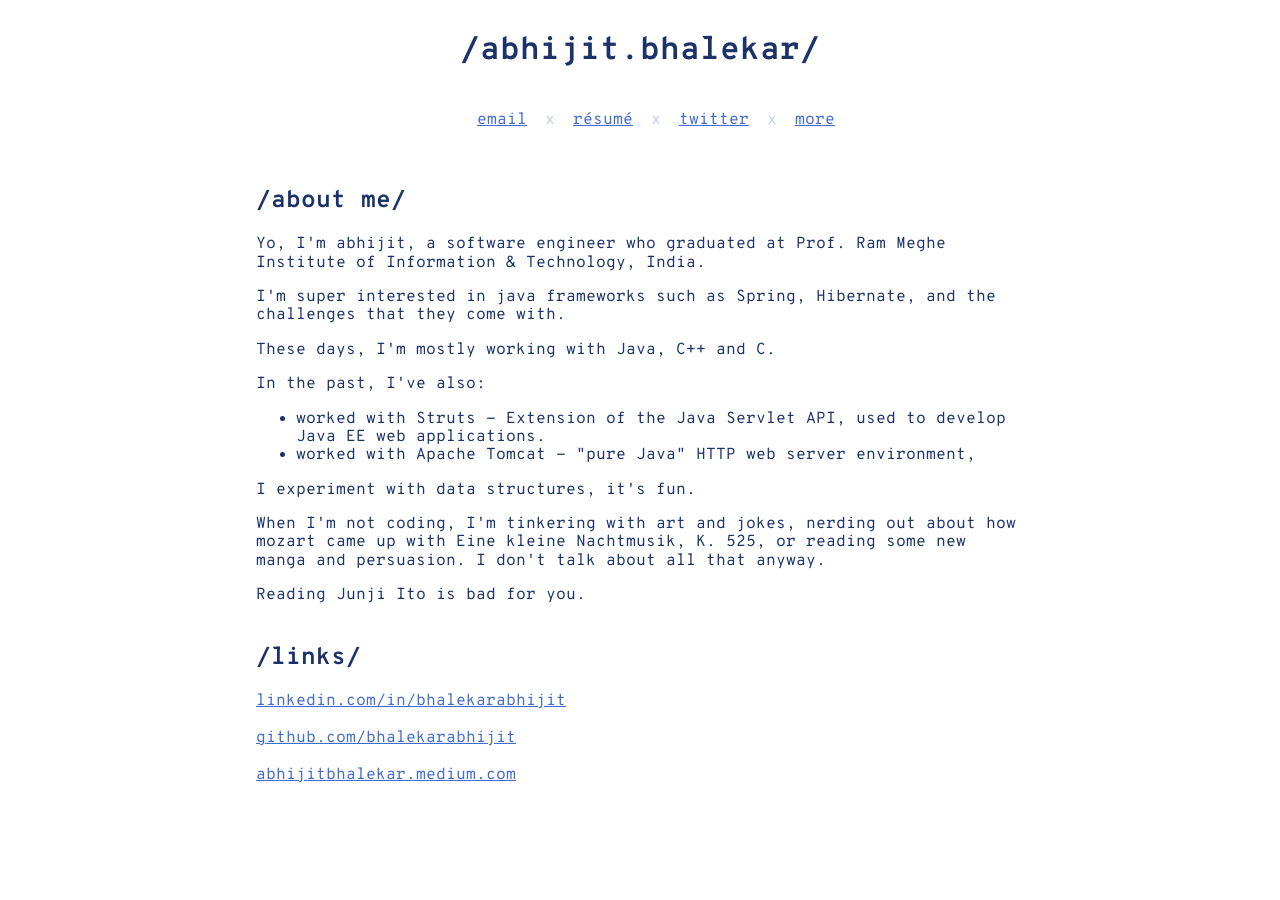
==== index.html @ 1af357f8 "Github Page Upload" ====
<!DOCTYPE html>
<html lang="en">

<head>
    <meta charset="utf-8">
    <meta http-equiv="x-ua-compatible" content="ie=edge">
    <meta name="viewport" content="width=device-width, intial-scale=1">
    <link rel="shortcut icon" href="static/favicon.ico">
    <meta name="description" content="Abhijit Bhalekar, human, software engineer">
    <title>Abhijit Bhalekar</title>
    <link href="https://fonts.googleapis.com/css2?family=Overpass+Mono:wght@300;400;600&display=swap" rel="stylesheet">
    <link href="style.css" rel="stylesheet" />
</head>

<body>
    <div class="container">
        <h1 class="name-block">/abhijit.bhalekar/</h1>
        <div class="nav-wrapper">
            <ul class="nav">
                <li class="nav-item">
                    <a href="mailto:abhijitbhalekar0@gmail.com" target="_blank" title="email">email</a>
                </li>

                <li class="nav-item-separator">x</li>
                <!-- <li class="nav-item">
                    <a href="https://abhijitbhalekar.medium.com/" target="_blank" title="Medium Blog">blog</a>
                </li>

                <li class="nav-item-separator">x</li> -->
                <li class="nav-item">
                    <!-- <a href="https://github.com/bhalekarabhijit" target="_blank" title="GitHub">projects</a> -->
                    <a href="https://drive.google.com/file/d/16QuBcHfIMXZS6ReqAo_OlgJ59Llvskmi/view?usp=sharing" target="_blank" title="GitHub">résumé</a>
                </li>

                <li class="nav-item-separator">x</li>
                <li class="nav-item">
                    <a href="https://twitter.com/abhijitbhalekar" title="twitter" target="_blank">twitter</a>
                </li>

                <li class="nav-item-separator">x</li>
                <li class="nav-item">
                    <a href="more.html" title="twitter">more</a>
                </li>
                

            </ul>
        </div>
        <div>
            <div>
                <h2>/about me/</h2>
                <p>
                    Yo, I'm abhijit, a software engineer who graduated at Prof. Ram Meghe Institute of Information & Technology, India.
                </p>
                <p>
                    I'm super interested in java frameworks such as Spring, Hibernate, and the challenges that they come with.
                </p>
                <p>
                    These days, I'm mostly working with Java, C++ and C. 
                <p>
                    In the past, I've also:
                    <ul>
                    <li>worked with Struts  - Extension of the Java Servlet API, used to develop Java EE web applications.</li>
                    <li>worked with Apache Tomcat - "pure Java" HTTP web server environment, </li>
                </ul>
                I experiment with data structures, it's fun.
               
                </p>
                <p>
                    When I'm not coding, I'm tinkering with art and jokes, nerding out about how mozart came up with Eine kleine Nachtmusik, K. 525, 
                    or reading some new manga and persuasion. I don't talk about all that anyway. 
                </p>
                <p>
                    Reading Junji Ito is bad for you.
                </p>
            </div>
            <div>
                <h2 id="links">/links/</h2>
                <p>
                    <a href="https://linkedin.com/in/bhalekarabhijit">linkedin.com/in/bhalekarabhijit</a><br/><br/>
                    <a href="https://github.com/bhalekarabhijit">github.com/bhalekarabhijit</a><br/><br/>
                    <a href="https://abhijitbhalekar.medium.com">abhijitbhalekar.medium.com</a><br/><br/>

                </p>
            </div>
        </div>
    </div>
</body>

</html>
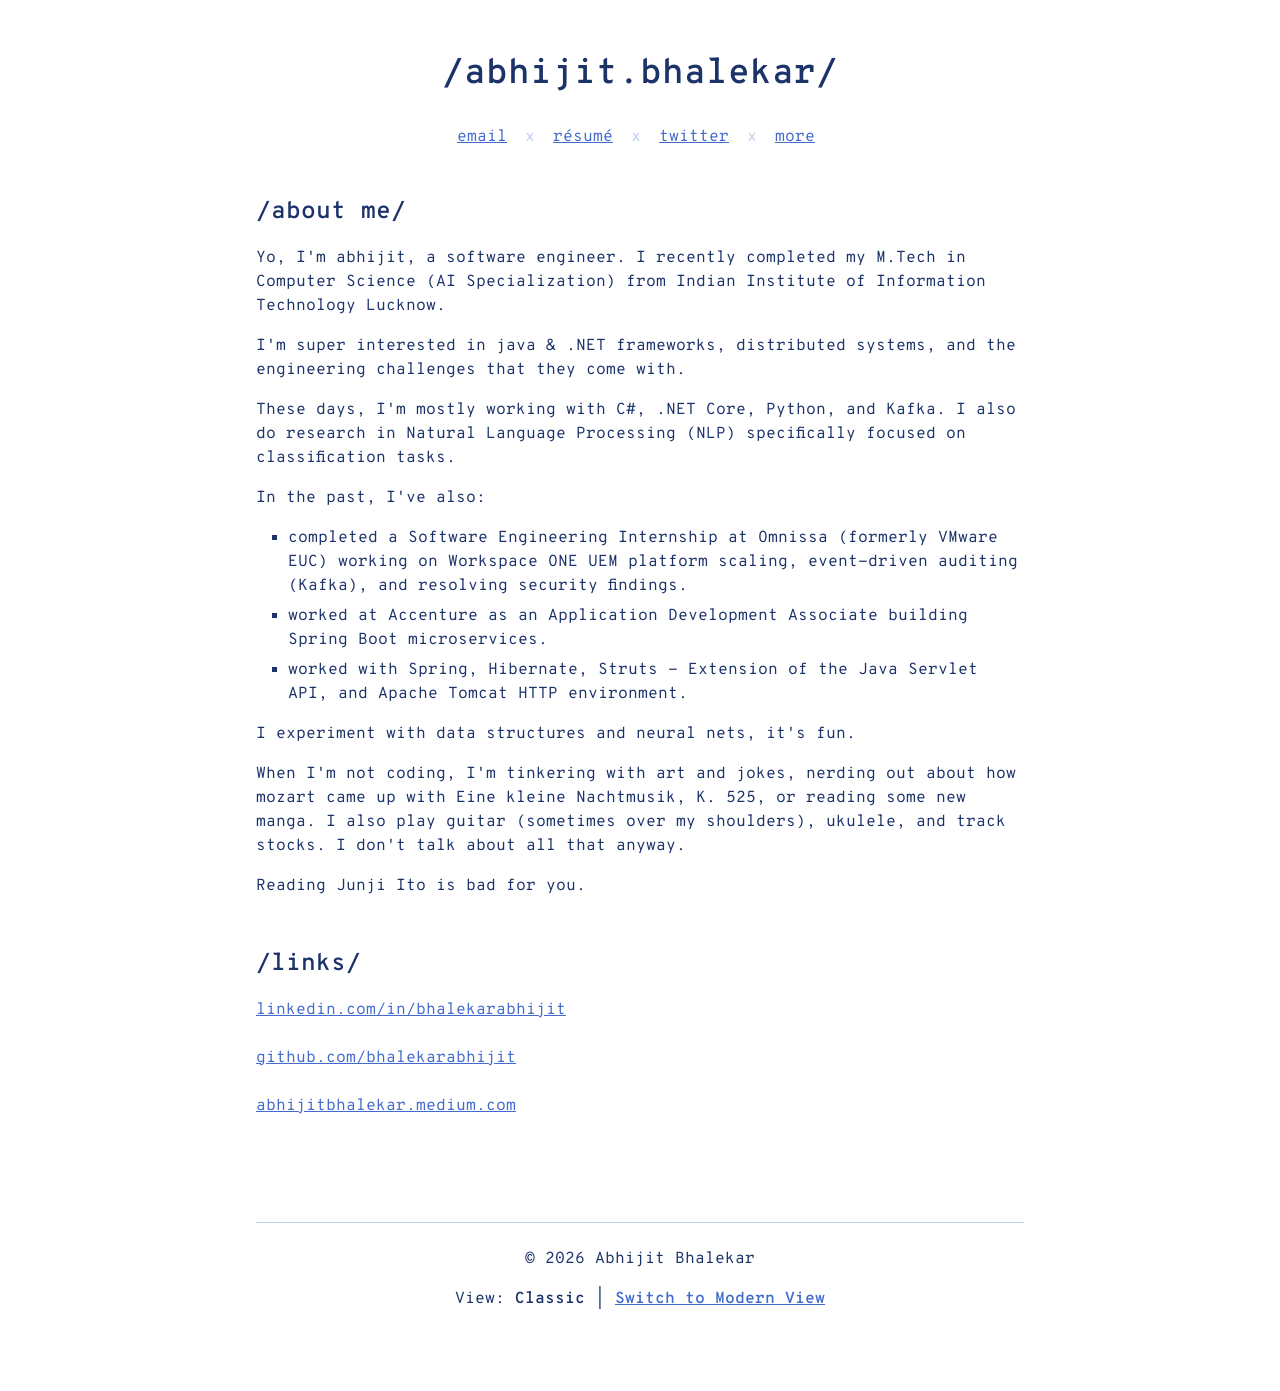
==== commit caa47bba: "Update portfolio with dual-view classic/modern switcher and latest data" ====
--- a/index.html
+++ b/index.html
@@ -1,90 +1,975 @@
-
 <!DOCTYPE html>
 <html lang="en">
 
 <head>
     <meta charset="utf-8">
     <meta http-equiv="x-ua-compatible" content="ie=edge">
-    <meta name="viewport" content="width=device-width, intial-scale=1">
+    <meta name="viewport" content="width=device-width, initial-scale=1">
     <link rel="shortcut icon" href="static/favicon.ico">
-    <meta name="description" content="Abhijit Bhalekar, human, software engineer">
+    <meta name="description"
+        content="Abhijit Bhalekar - M.Tech Graduate, Software Engineer, and NLP Researcher. Portfolio detailing experience at Omnissa and Accenture.">
     <title>Abhijit Bhalekar</title>
-    <link href="https://fonts.googleapis.com/css2?family=Overpass+Mono:wght@300;400;600&display=swap" rel="stylesheet">
+
+    <!-- Unified CSS Stylesheet -->
     <link href="style.css" rel="stylesheet" />
 </head>
 
-<body>
-    <div class="container">
-        <h1 class="name-block">/abhijit.bhalekar/</h1>
-        <div class="nav-wrapper">
-            <ul class="nav">
-                <li class="nav-item">
-                    <a href="mailto:abhijitbhalekar0@gmail.com" target="_blank" title="email">email</a>
-                </li>
-
-                <li class="nav-item-separator">x</li>
-                <!-- <li class="nav-item">
-                    <a href="https://abhijitbhalekar.medium.com/" target="_blank" title="Medium Blog">blog</a>
-                </li>
-
-                <li class="nav-item-separator">x</li> -->
-                <li class="nav-item">
-                    <!-- <a href="https://github.com/bhalekarabhijit" target="_blank" title="GitHub">projects</a> -->
-                    <a href="https://drive.google.com/file/d/16QuBcHfIMXZS6ReqAo_OlgJ59Llvskmi/view?usp=sharing" target="_blank" title="GitHub">résumé</a>
-                </li>
-
-                <li class="nav-item-separator">x</li>
-                <li class="nav-item">
-                    <a href="https://twitter.com/abhijitbhalekar" title="twitter" target="_blank">twitter</a>
-                </li>
-
-                <li class="nav-item-separator">x</li>
-                <li class="nav-item">
-                    <a href="more.html" title="twitter">more</a>
-                </li>
-                
-
-            </ul>
-        </div>
-        <div>
-            <div>
-                <h2>/about me/</h2>
-                <p>
-                    Yo, I'm abhijit, a software engineer who graduated at Prof. Ram Meghe Institute of Information & Technology, India.
+<body class="theme-classic">
+    <!-- Accessibility Skip Link -->
+    <a href="#main-content-anchor" class="visually-hidden">Skip to content</a>
+
+    <!-- ==========================================================================
+       1. CLASSIC MONOSPACE LAYOUT
+       ========================================================================== -->
+    <div id="classic-view">
+        <div class="classic-container">
+            <h1 class="classic-name">/abhijit.bhalekar/</h1>
+
+            <div class="classic-nav-wrapper">
+                <ul class="classic-nav">
+                    <li><a href="mailto:abhijitbhalekar0@gmail.com" target="_blank" title="email">email</a></li>
+                    <li class="nav-item-separator">x</li>
+                    <li><a href="https://drive.google.com/file/d/1lB7NyGi_4bHXvMlTZ9JvhcacJo0hEMV8/view?usp=sharing"
+                            target="_blank" title="Résumé">résumé</a></li>
+                    <li class="nav-item-separator">x</li>
+                    <li><a href="https://twitter.com/abhijitbhalekar" title="twitter" target="_blank">twitter</a></li>
+                    <li class="nav-item-separator">x</li>
+                    <li><a href="more.html" title="More Info">more</a></li>
+                </ul>
+            </div>
+
+            <div id="main-content-anchor">
+                <div>
+                    <h2>/about me/</h2>
+                    <p>
+                        Yo, I'm abhijit, a software engineer. I recently completed my M.Tech in Computer Science (AI
+                        Specialization) from Indian Institute of Information Technology Lucknow.
+                    </p>
+                    <p>
+                        I'm super interested in java & .NET frameworks, distributed systems, and the engineering
+                        challenges that they come with.
+                    </p>
+                    <p>
+                        These days, I'm mostly working with C#, .NET Core, Python, and Kafka. I also do research in
+                        Natural Language Processing (NLP) specifically focused on classification tasks.
+                    </p>
+                    <p>
+                        In the past, I've also:
+                    </p>
+                    <ul>
+                        <li>completed a Software Engineering Internship at Omnissa (formerly VMware EUC) working on
+                            Workspace ONE UEM platform scaling, event-driven auditing (Kafka), and resolving security
+                            findings.</li>
+                        <li>worked at Accenture as an Application Development Associate building Spring Boot
+                            microservices.</li>
+                        <li>worked with Spring, Hibernate, Struts - Extension of the Java Servlet API, and Apache Tomcat
+                            HTTP environment.</li>
+                    </ul>
+                    <p>
+                        I experiment with data structures and neural nets, it's fun.
+                    </p>
+                    <p>
+                        When I'm not coding, I'm tinkering with art and jokes, nerding out about how mozart came up with
+                        Eine kleine Nachtmusik, K. 525,
+                        or reading some new manga. I also play guitar (sometimes over my shoulders), ukulele, and track
+                        stocks. I don't talk about all that anyway.
+                    </p>
+                    <p>
+                        Reading Junji Ito is bad for you.
+                    </p>
+                </div>
+
+                <div style="margin-top: 3rem;">
+                    <h2 id="links">/links/</h2>
+                    <p>
+                        <a href="https://linkedin.com/in/bhalekarabhijit" target="_blank"
+                            rel="noopener noreferrer">linkedin.com/in/bhalekarabhijit</a><br /><br />
+                        <a href="https://github.com/bhalekarabhijit" target="_blank"
+                            rel="noopener noreferrer">github.com/bhalekarabhijit</a><br /><br />
+                        <a href="https://abhijitbhalekar.medium.com" target="_blank"
+                            rel="noopener noreferrer">abhijitbhalekar.medium.com</a><br /><br />
+                    </p>
+                </div>
+            </div>
+
+            <!-- Footer Switcher Link inside the Classic Footer -->
+            <footer class="classic-footer">
+                <p>&copy; 2026 Abhijit Bhalekar</p>
+                <p style="margin-top: 0.5rem;">
+                    View: <strong>Classic</strong> | <button id="classic-to-modern-btn"
+                        class="classic-switcher-btn">Switch to Modern View</button>
                 </p>
-                <p>
-                    I'm super interested in java frameworks such as Spring, Hibernate, and the challenges that they come with.
-                </p>
-                <p>
-                    These days, I'm mostly working with Java, C++ and C. 
-                <p>
-                    In the past, I've also:
-                    <ul>
-                    <li>worked with Struts  - Extension of the Java Servlet API, used to develop Java EE web applications.</li>
-                    <li>worked with Apache Tomcat - "pure Java" HTTP web server environment, </li>
-                </ul>
-                I experiment with data structures, it's fun.
-               
-                </p>
-                <p>
-                    When I'm not coding, I'm tinkering with art and jokes, nerding out about how mozart came up with Eine kleine Nachtmusik, K. 525, 
-                    or reading some new manga and persuasion. I don't talk about all that anyway. 
-                </p>
-                <p>
-                    Reading Junji Ito is bad for you.
-                </p>
-            </div>
-            <div>
-                <h2 id="links">/links/</h2>
-                <p>
-                    <a href="https://linkedin.com/in/bhalekarabhijit">linkedin.com/in/bhalekarabhijit</a><br/><br/>
-                    <a href="https://github.com/bhalekarabhijit">github.com/bhalekarabhijit</a><br/><br/>
-                    <a href="https://abhijitbhalekar.medium.com">abhijitbhalekar.medium.com</a><br/><br/>
-
-                </p>
-            </div>
+            </footer>
         </div>
     </div>
+
+    <!-- ==========================================================================
+       2. PREMIUM MODERN LAYOUT
+       ========================================================================== -->
+    <div id="modern-view" style="display: none;">
+        <div class="app-container">
+            <!-- Sidebar Navigation -->
+            <aside class="sidebar">
+                <div class="sidebar-header">
+                    <div class="sidebar-brand">/abhijit.bhalekar/</div>
+                </div>
+
+                <!-- Navigation Menu -->
+                <nav class="sidebar-nav">
+                    <ul class="nav-list">
+                        <li>
+                            <a href="#about" class="nav-link active" id="nav-about">
+                                <svg xmlns="http://www.w3.org/2000/svg" fill="none" viewBox="0 0 24 24"
+                                    stroke="currentColor" stroke-width="2">
+                                    <path stroke-linecap="round" stroke-linejoin="round"
+                                        d="M16 7a4 4 0 11-8 0 4 4 0 018 0zM12 14a7 7 0 00-7 7h14a7 7 0 00-7-7z" />
+                                </svg>
+                                <span>About</span>
+                            </a>
+                        </li>
+                        <li>
+                            <a href="#experience" class="nav-link" id="nav-experience">
+                                <svg xmlns="http://www.w3.org/2000/svg" fill="none" viewBox="0 0 24 24"
+                                    stroke="currentColor" stroke-width="2">
+                                    <path stroke-linecap="round" stroke-linejoin="round"
+                                        d="M21 13.255A23.931 23.931 0 0112 15c-3.183 0-6.22-.62-9-1.745M16 6V4a2 2 0 00-2-2h-4a2 2 0 00-2 2v2m4 6h.01M5 20h14a2 2 0 002-2V8a2 2 0 00-2-2H5a2 2 0 00-2 2v10a2 2 0 002 2z" />
+                                </svg>
+                                <span>Experience</span>
+                            </a>
+                        </li>
+                        <li>
+                            <a href="#research" class="nav-link" id="nav-research">
+                                <svg xmlns="http://www.w3.org/2000/svg" fill="none" viewBox="0 0 24 24"
+                                    stroke="currentColor" stroke-width="2">
+                                    <path stroke-linecap="round" stroke-linejoin="round"
+                                        d="M12 6.253v13m0-13C10.832 5.477 9.246 5 7.5 5S4.168 5.477 3 6.253v13C4.168 18.477 5.754 18 7.5 18s3.332.477 4.5 1.253m0-13C13.168 5.477 14.754 5 16.5 5c1.747 0 3.332.477 4.5 1.253v13C19.832 18.477 18.247 18 16.5 18c-1.746 0-3.332.477-4.5 1.253" />
+                                </svg>
+                                <span>Research</span>
+                            </a>
+                        </li>
+                        <li>
+                            <a href="#projects" class="nav-link" id="nav-projects">
+                                <svg xmlns="http://www.w3.org/2000/svg" fill="none" viewBox="0 0 24 24"
+                                    stroke="currentColor" stroke-width="2">
+                                    <path stroke-linecap="round" stroke-linejoin="round"
+                                        d="M10 20l4-16m4 4l4 4-4 4M6 16l-4-4 4-4" />
+                                </svg>
+                                <span>Projects</span>
+                            </a>
+                        </li>
+                        <li>
+                            <a href="#skills" class="nav-link" id="nav-skills">
+                                <svg xmlns="http://www.w3.org/2000/svg" fill="none" viewBox="0 0 24 24"
+                                    stroke="currentColor" stroke-width="2">
+                                    <path stroke-linecap="round" stroke-linejoin="round"
+                                        d="M9 12l2 2 4-4M7.835 4.697a3.42 3.42 0 001.946-.806 3.42 3.42 0 014.438 0 3.42 3.42 0 001.946.806 3.42 3.42 0 013.138 3.138 3.42 3.42 0 00.806 1.946 3.42 3.42 0 010 4.438 3.42 3.42 0 00-.806 1.946 3.42 3.42 0 01-3.138 3.138 3.42 3.42 0 00-1.946.806 3.42 3.42 0 01-4.438 0 3.42 3.42 0 00-1.946-.806 3.42 3.42 0 01-3.138-3.138 3.42 3.42 0 00-.806-1.946 3.42 3.42 0 010-4.438 3.42 3.42 0 00.806-1.946 3.42 3.42 0 013.138-3.138z" />
+                                </svg>
+                                <span>Skills</span>
+                            </a>
+                        </li>
+                        <li>
+                            <a href="#beyond" class="nav-link" id="nav-beyond">
+                                <svg xmlns="http://www.w3.org/2000/svg" fill="none" viewBox="0 0 24 24"
+                                    stroke="currentColor" stroke-width="2">
+                                    <path stroke-linecap="round" stroke-linejoin="round"
+                                        d="M14.828 14.828a4 4 0 01-5.656 0M9 10h.01M15 10h.01M21 12a9 9 0 11-18 0 9 9 0 0118 0z" />
+                                </svg>
+                                <span>Beyond Code</span>
+                            </a>
+                        </li>
+                    </ul>
+                </nav>
+
+                <!-- Social Links & Contact Info -->
+                <div class="contact-list">
+                    <a href="mailto:abhijitbhalekar0@gmail.com" class="contact-item" title="Email Abhijit">
+                        <svg xmlns="http://www.w3.org/2000/svg" fill="none" viewBox="0 0 24 24" stroke="currentColor"
+                            stroke-width="2">
+                            <path stroke-linecap="round" stroke-linejoin="round"
+                                d="M3 8l7.89 5.26a2 2 0 002.22 0L21 8M5 19h14a2 2 0 002-2V7a2 2 0 00-2-2H5a2 2 0 00-2 2v10a2 2 0 002 2z" />
+                        </svg>
+                        <span>abhijitbhalekar0@gmail.com</span>
+                    </a>
+                    <a href="tel:+917276119938" class="contact-item" title="Call Abhijit">
+                        <svg xmlns="http://www.w3.org/2000/svg" fill="none" viewBox="0 0 24 24" stroke="currentColor"
+                            stroke-width="2">
+                            <path stroke-linecap="round" stroke-linejoin="round"
+                                d="M3 5a2 2 0 012-2h3.28a1 1 0 01.94.725l.548 2.2a1 1 0 01-.321.988l-1.305.98a10.582 10.582 0 004.872 4.872l.98-1.305a1 1 0 01.988-.321l2.2.548a1 1 0 01.725.94V19a2 2 0 01-2 2h-1C9.716 21 3 14.284 3 6V5z" />
+                        </svg>
+                        <span>+91-7276119938</span>
+                    </a>
+                    <a href="https://linkedin.com/in/bhalekarabhijit" target="_blank" rel="noopener noreferrer"
+                        class="contact-item" title="LinkedIn Profile">
+                        <svg viewBox="0 0 24 24" fill="currentColor" width="16" height="16">
+                            <path
+                                d="M19 0h-14c-2.761 0-5 2.239-5 5v14c0 2.761 2.239 5 5 5h14c2.762 0 5-2.239 5-5v-14c0-2.761-2.238-5-5-5zm-11 19h-3v-11h3v11zm-1.5-12.268c-.966 0-1.75-.79-1.75-1.764s.784-1.764 1.75-1.764 1.75.79 1.75 1.764-.783 1.764-1.75 1.764zm13.5 12.268h-3v-5.604c0-3.368-4-3.113-4 0v5.604h-3v-11h3v1.765c1.396-2.586 7-2.777 7 2.476v6.759z" />
+                        </svg>
+                        <span>linkedin.com/in/bhalekarabhijit</span>
+                    </a>
+                    <a href="https://github.com/bhalekarabhijit" target="_blank" rel="noopener noreferrer"
+                        class="contact-item" title="GitHub Profile">
+                        <svg viewBox="0 0 24 24" fill="currentColor" width="16" height="16">
+                            <path
+                                d="M12 0c-6.626 0-12 5.373-12 12 0 5.302 3.438 9.8 8.207 11.387.599.111.793-.261.793-.577v-2.234c-3.338.726-4.033-1.416-4.033-1.416-.546-1.387-1.333-1.756-1.333-1.756-1.089-.745.083-.729.083-.729 1.205.084 1.839 1.237 1.839 1.237 1.07 1.834 2.807 1.304 3.492.997.107-.775.418-1.305.762-1.604-2.665-.305-5.467-1.334-5.467-5.931 0-1.311.469-2.381 1.236-3.221-.124-.303-.535-1.524.117-3.176 0 0 1.008-.322 3.301 1.23.957-.266 1.983-.399 3.003-.404 1.02.005 2.047.138 3.006.404 2.291-1.552 3.297-1.23 3.297-1.23.653 1.653.242 2.874.118 3.176.77.84 1.235 1.911 1.235 3.221 0 4.609-2.807 5.624-5.479 5.921.43.372.823 1.102.823 2.222v3.293c0 .319.192.694.801.576 4.765-1.589 8.199-6.086 8.199-11.386 0-6.627-5.373-12-12-12z" />
+                        </svg>
+                        <span>github.com/bhalekarabhijit</span>
+                    </a>
+                </div>
+            </aside>
+
+            <!-- Main Content Area -->
+            <main class="main-content">
+                <!-- Hero & About Me -->
+                <section id="about" class="hero-container scroll-reveal">
+                    <div class="hero-title-block">
+                        <span class="hero-subtitle">Hello, I'm</span>
+                        <h1>Abhijit Bhalekar</h1>
+                        <div class="hero-badges">
+                            <span class="hero-badge" title="Academic Status">
+                                <svg xmlns="http://www.w3.org/2000/svg" fill="none" viewBox="0 0 24 24"
+                                    stroke="currentColor" stroke-width="2" width="14" height="14">
+                                    <path d="M12 14l9-5-9-5-9 5 9 5z" />
+                                    <path
+                                        d="M12 14l6.16-3.422a12.083 12.083 0 01.665 6.479A11.952 11.952 0 0012 20.055a11.952 11.952 0 00-6.824-2.998 12.078 12.078 0 01.665-6.479L12 14z" />
+                                </svg>
+                                M.Tech Graduate (AI) @ IIIT Lucknow
+                            </span>
+                            <span class="hero-badge" title="Work Authorization">
+                                <svg xmlns="http://www.w3.org/2000/svg" fill="none" viewBox="0 0 24 24"
+                                    stroke="currentColor" stroke-width="2" width="14" height="14">
+                                    <path stroke-linecap="round" stroke-linejoin="round"
+                                        d="M17.657 16.657L13.414 20.9a1.998 1.998 0 01-2.827 0l-4.244-4.243a8 8 0 1111.314 0z" />
+                                    <path stroke-linecap="round" stroke-linejoin="round"
+                                        d="M15 11a3 3 0 11-6 0 3 3 0 016 0z" />
+                                </svg>
+                                Amravati, MH, India
+                            </span>
+                        </div>
+                    </div>
+
+                    <p>
+                        I am a passionate software engineer specializing in backend systems, distributed platforms, and
+                        machine learning. I recently graduated with an <strong>M.Tech in Computer Science (AI
+                            Specialization)</strong> from IIIT Lucknow, and completed a <strong>Software Engineering
+                            Internship at Omnissa</strong> (formerly VMware EUC).
+                    </p>
+                    <p>
+                        I have built solid experience in designing and developing REST APIs, microservices
+                        architectures, and event-driven systems. I am highly interested in the mechanics of Java
+                        frameworks (such as Spring and Hibernate) and .NET architectures. I love solving scaling and
+                        messaging challenges using technologies like Kafka, PostgreSQL, and OpenSearch.
+                    </p>
+                    <p>
+                        Beyond engineering enterprise services, I also conduct research in <strong>Natural Language
+                            Processing (NLP)</strong>. My research is centered around text classification models, where
+                        I experiment with custom attention layers and deep transformer models (BERT, BioBERT) to process
+                        noisy social media datasets.
+                    </p>
+
+                    <!-- Résumé Button -->
+                    <a href="https://drive.google.com/file/d/1lB7NyGi_4bHXvMlTZ9JvhcacJo0hEMV8/view?usp=sharing"
+                        target="_blank" rel="noopener noreferrer" class="btn-resume">
+                        <svg xmlns="http://www.w3.org/2000/svg" fill="none" viewBox="0 0 24 24" stroke="currentColor"
+                            stroke-width="2.5" width="16" height="16">
+                            <path stroke-linecap="round" stroke-linejoin="round"
+                                d="M12 10v6m0 0l-3-3m3 3l3-3m2 8H7a2 2 0 01-2-2V5a2 2 0 012-2h5.586a1 1 0 01.707.293l5.414 5.414a1 1 0 01.293.707V19a2 2 0 01-2 2z" />
+                        </svg>
+                        <span>View Résumé</span>
+                    </a>
+                </section>
+
+                <!-- Experience -->
+                <section id="experience" class="scroll-reveal">
+                    <h2>/experience/</h2>
+
+                    <div class="timeline">
+                        <!-- Omnissa -->
+                        <div class="timeline-item">
+                            <div class="timeline-marker"></div>
+                            <div class="timeline-content">
+                                <div class="timeline-meta">
+                                    <div class="timeline-title-group">
+                                        <h3>Software Engineering Intern</h3>
+                                        <div class="timeline-company">
+                                            Omnissa
+                                            <span class="company-former">(formerly VMware EUC)</span>
+                                        </div>
+                                    </div>
+                                    <span class="timeline-period">2025-07 — 2026-06</span>
+                                </div>
+
+                                <p><strong>Location:</strong> Bengaluru, India | <strong>Product:</strong> Workspace ONE
+                                    UEM</p>
+                                <p><strong>Teams:</strong> ARES (Resource Management), CRSVC (Core Platform)</p>
+                                <p><strong>Domains:</strong> Enterprise Mobility Management (EMM), Application Delivery,
+                                    Profile Management, Device State Management, Device Troubleshooting, Audit Systems
+                                </p>
+
+                                <div class="timeline-details">
+                                    <ul>
+                                        <li>Built major troubleshooting and device operations functionality for
+                                            enterprise mobility.</li>
+                                        <li>Implemented Apache Kafka-based auditing workflows to track resource
+                                            deployment and device status changes.</li>
+                                        <li>Worked on profile auditing systems to verify state synchronization and
+                                            policy compliance.</li>
+                                        <li>Resolved critical production issues, minimizing downtime and improving
+                                            platform stability.</li>
+                                        <li>Remediated security vulnerabilities including IDOR (Insecure Direct Object
+                                            Reference) and XSS (Cross-Site Scripting) findings.</li>
+                                        <li>Authored SRE runbooks and comprehensive technical documentation for core
+                                            microservices.</li>
+                                        <li>Contributed to AI-assisted engineering workflows to optimize development and
+                                            test coverage.</li>
+                                        <li>Collaborated across multiple release branches to deliver robust features
+                                            synchronously.</li>
+                                    </ul>
+                                </div>
+
+                                <div class="tech-tags">
+                                    <span class="tech-tag">C#</span>
+                                    <span class="tech-tag">.NET Core</span>
+                                    <span class="tech-tag">ASP.NET MVC</span>
+                                    <span class="tech-tag">Angular</span>
+                                    <span class="tech-tag">JavaScript</span>
+                                    <span class="tech-tag">Apache Kafka</span>
+                                    <span class="tech-tag">PostgreSQL</span>
+                                    <span class="tech-tag">OpenSearch</span>
+                                    <span class="tech-tag">Docker</span>
+                                    <span class="tech-tag">Protobuf</span>
+                                    <span class="tech-tag">JMeter</span>
+                                    <span class="tech-tag">Logz.io</span>
+                                    <span class="tech-tag">GitHub</span>
+                                </div>
+                            </div>
+                        </div>
+
+                        <!-- Accenture -->
+                        <div class="timeline-item">
+                            <div class="timeline-marker"></div>
+                            <div class="timeline-content">
+                                <div class="timeline-meta">
+                                    <div class="timeline-title-group">
+                                        <h3>Application Development Associate</h3>
+                                        <div class="timeline-company">Accenture</div>
+                                    </div>
+                                    <span class="timeline-period">2021-08 — 2022-03</span>
+                                </div>
+
+                                <p><strong>Location:</strong> Pune, India</p>
+
+                                <div class="timeline-details">
+                                    <ul>
+                                        <li>Developed robust REST APIs and integrated microservices to support
+                                            high-throughput transactions.</li>
+                                        <li>Created database integrations using Hibernate ORM to manage complex
+                                            relational mappings in MySQL.</li>
+                                        <li>Performed automated API testing using Postman collections to ensure service
+                                            contract adherence.</li>
+                                        <li>Provided support for CI/CD pipelines using Jenkins to streamline builds and
+                                            automated deployments.</li>
+                                    </ul>
+                                </div>
+
+                                <div class="tech-tags">
+                                    <span class="tech-tag">Java</span>
+                                    <span class="tech-tag">Spring Boot</span>
+                                    <span class="tech-tag">Spring MVC</span>
+                                    <span class="tech-tag">Hibernate</span>
+                                    <span class="tech-tag">MySQL</span>
+                                    <span class="tech-tag">Jenkins</span>
+                                    <span class="tech-tag">Postman</span>
+                                    <span class="tech-tag">Git</span>
+                                </div>
+                            </div>
+                        </div>
+                    </div>
+                </section>
+
+                <!-- Research -->
+                <section id="research" class="scroll-reveal">
+                    <h2>/research/</h2>
+
+                    <div class="research-card">
+                        <div class="research-badge-row">
+                            <span class="research-status">IEEE JBHI — Submitted</span>
+                            <small style="color: var(--text-muted); font-weight: 500;">IIIT Lucknow Thesis</small>
+                        </div>
+
+                        <h3 class="research-thesis">Health Mention Classification on Social Media using NLP</h3>
+
+                        <p>
+                            This research focuses on NLP-based text classification models to identify health mentions in
+                            social media posts. The approach utilizes domain-specific transformer architectures and
+                            attention-based keyword mechanisms to isolate diagnostic signifiers, optimizing student
+                            models for lightweight, production-ready inference.
+                        </p>
+
+                        <div class="research-meta">
+                            <div class="research-meta-item">
+                                <strong>Thesis Area:</strong> <span>Natural Language Processing (NLP)</span>
+                            </div>
+                            <div class="research-meta-item">
+                                <strong>Dataset Used:</strong> <span>RHMD (Reddit Health Mention Dataset)</span>
+                            </div>
+                            <div class="research-meta-item">
+                                <strong>Supervisor:</strong> <span>Dr. Niharika Anand</span>
+                            </div>
+                            <div class="research-meta-item">
+                                <strong>Co-Supervisor:</strong> <span>Dr. Vishal Krishna Singh</span>
+                            </div>
+                        </div>
+
+                        <div class="tech-tags" style="margin-top: 1.5rem;">
+                            <span class="tech-tag">NLP</span>
+                            <span class="tech-tag">Text Classification</span>
+                            <span class="tech-tag">BioBERT</span>
+                            <span class="tech-tag">BERT</span>
+                            <span class="tech-tag">Social Media Mining</span>
+                            <span class="tech-tag">PyTorch</span>
+                        </div>
+                    </div>
+                </section>
+
+                <!-- Projects -->
+                <section id="projects" class="scroll-reveal">
+                    <h2>/projects/</h2>
+
+                    <div class="projects-grid">
+                        <!-- Health Mention Classification -->
+                        <div class="project-card">
+                            <div class="project-body">
+                                <div class="project-header">
+                                    <h3 class="project-title">Health Mention Classification</h3>
+                                    <span class="project-type">Research</span>
+                                </div>
+                                <p class="project-desc">
+                                    Implemented a text classification workflow in PyTorch to detect health mentions in
+                                    social media posts, leveraging pre-trained clinical language models and
+                                    attention-based keyword weighting.
+                                </p>
+                            </div>
+                            <div class="project-footer">
+                                <div class="tech-tags">
+                                    <span class="tech-tag">Python</span>
+                                    <span class="tech-tag">PyTorch</span>
+                                    <span class="tech-tag">Transformers</span>
+                                    <span class="tech-tag">BERT</span>
+                                    <span class="tech-tag">BioBERT</span>
+                                </div>
+                            </div>
+                        </div>
+
+                        <!-- Cold Email Generator -->
+                        <div class="project-card">
+                            <div class="project-body">
+                                <div class="project-header">
+                                    <h3 class="project-title">Cold Email Generator</h3>
+                                    <span class="project-type">Generative AI</span>
+                                </div>
+                                <p class="project-desc">
+                                    AI-powered cold email generation tool built using LangChain and Llama 3.1. Automates
+                                    structured lead research and crafts hyper-personalized cold outreach emails based on
+                                    portfolio alignment.
+                                </p>
+                            </div>
+                            <div class="project-footer">
+                                <div class="tech-tags">
+                                    <span class="tech-tag">Python</span>
+                                    <span class="tech-tag">LangChain</span>
+                                    <span class="tech-tag">Llama 3.1</span>
+                                    <span class="tech-tag">Groq</span>
+                                    <span class="tech-tag">HuggingFace</span>
+                                </div>
+                            </div>
+                        </div>
+
+                        <!-- Accident Eye -->
+                        <div class="project-card">
+                            <div class="project-body">
+                                <div class="project-header">
+                                    <h3 class="project-title">Accident Eye</h3>
+                                    <span class="project-type">Computer Vision</span>
+                                </div>
+                                <p class="project-desc">
+                                    Developed a Flask-based real-time vehicular accident detection platform utilizing
+                                    ResNet50 for rapid spatial feature extraction from CCTV feeds. Implemented OpenCV
+                                    workflows to process input video streams.
+                                </p>
+
+                                <!-- Metrics section -->
+                                <div class="project-metrics">
+                                    <div class="project-metrics-grid">
+                                        <div class="project-metric-item">
+                                            <span class="project-metric-label">Accuracy:</span>
+                                            <span class="project-metric-val">94%</span>
+                                        </div>
+                                        <div class="project-metric-item">
+                                            <span class="project-metric-label">Precision:</span>
+                                            <span class="project-metric-val">0.91</span>
+                                        </div>
+                                        <div class="project-metric-item">
+                                            <span class="project-metric-label">Recall:</span>
+                                            <span class="project-metric-val">0.98</span>
+                                        </div>
+                                        <div class="project-metric-item">
+                                            <span class="project-metric-label">F1-Score:</span>
+                                            <span class="project-metric-val">0.95</span>
+                                        </div>
+                                    </div>
+                                </div>
+                            </div>
+                            <div class="project-footer">
+                                <div class="tech-tags">
+                                    <span class="tech-tag">Python</span>
+                                    <span class="tech-tag">Flask</span>
+                                    <span class="tech-tag">OpenCV</span>
+                                    <span class="tech-tag">ResNet50</span>
+                                    <span class="tech-tag">PyTorch</span>
+                                </div>
+                            </div>
+                        </div>
+
+                        <!-- Restormer Motion Deblurring -->
+                        <div class="project-card">
+                            <div class="project-body">
+                                <div class="project-header">
+                                    <h3 class="project-title">Restormer Motion Deblurring</h3>
+                                    <span class="project-type">Deep Learning</span>
+                                </div>
+                                <p class="project-desc">
+                                    Re-implemented the Restormer architecture in PyTorch for high-fidelity image
+                                    restoration, focusing on restoring camera-shaken images using multi-dconv head
+                                    transposed attention networks.
+                                </p>
+                            </div>
+                            <div class="project-footer">
+                                <div class="tech-tags">
+                                    <span class="tech-tag">PyTorch</span>
+                                    <span class="tech-tag">Restormer</span>
+                                    <span class="tech-tag">Computer Vision</span>
+                                    <span class="tech-tag">Python</span>
+                                </div>
+                            </div>
+                        </div>
+
+                        <!-- Tourist Recommendation System -->
+                        <div class="project-card">
+                            <div class="project-body">
+                                <div class="project-header">
+                                    <h3 class="project-title">Tourist Recs System</h3>
+                                    <span class="project-type">Web App</span>
+                                </div>
+                                <p class="project-desc">
+                                    Structured a tourism and local attractions recommendation portal using Java Struts
+                                    MVC. Managed high-performance object-relational mapping through Hibernate with MySQL
+                                    backends.
+                                </p>
+                            </div>
+                            <div class="project-footer">
+                                <div class="tech-tags">
+                                    <span class="tech-tag">Java</span>
+                                    <span class="tech-tag">Struts</span>
+                                    <span class="tech-tag">Hibernate</span>
+                                    <span class="tech-tag">MySQL</span>
+                                </div>
+                            </div>
+                        </div>
+
+                        <!-- ReView -->
+                        <div class="project-card">
+                            <div class="project-body">
+                                <div class="project-header">
+                                    <h3 class="project-title">ReView</h3>
+                                    <span class="project-type">Web App</span>
+                                </div>
+                                <p class="project-desc">
+                                    Engineered a review aggregation platform built with Java Spring and JSP. Styled
+                                    utilizing Bootstrap for fully fluid responsiveness, integrating customer ratings in
+                                    MySQL.
+                                </p>
+                            </div>
+                            <div class="project-footer">
+                                <div class="tech-tags">
+                                    <span class="tech-tag">Java</span>
+                                    <span class="tech-tag">Spring</span>
+                                    <span class="tech-tag">MySQL</span>
+                                    <span class="tech-tag">JSP</span>
+                                    <span class="tech-tag">Bootstrap</span>
+                                </div>
+                            </div>
+                        </div>
+                    </div>
+                </section>
+
+                <!-- Skills -->
+                <section id="skills" class="scroll-reveal">
+                    <h2>/skills/</h2>
+
+                    <div class="skills-container">
+                        <!-- Languages -->
+                        <div class="skills-group">
+                            <h3>
+                                <svg xmlns="http://www.w3.org/2000/svg" fill="none" viewBox="0 0 24 24"
+                                    stroke="currentColor">
+                                    <path stroke-linecap="round" stroke-linejoin="round" stroke-width="2"
+                                        d="M8 9l3 3-3 3m5 0h3M5 20h14a2 2 0 002-2V6a2 2 0 00-2-2H5a2 2 0 00-2 2v12a2 2 0 002 2z" />
+                                </svg>
+                                Languages
+                            </h3>
+                            <div class="skills-list">
+                                <span class="skill-badge">Python</span>
+                                <span class="skill-badge">Java</span>
+                                <span class="skill-badge">C#</span>
+                                <span class="skill-badge">C++</span>
+                                <span class="skill-badge">C</span>
+                                <span class="skill-badge">SQL</span>
+                                <span class="skill-badge">JavaScript</span>
+                                <span class="skill-badge">HTML</span>
+                            </div>
+                        </div>
+
+                        <!-- Backend -->
+                        <div class="skills-group">
+                            <h3>
+                                <svg xmlns="http://www.w3.org/2000/svg" fill="none" viewBox="0 0 24 24"
+                                    stroke="currentColor">
+                                    <path stroke-linecap="round" stroke-linejoin="round" stroke-width="2"
+                                        d="M19.428 15.428a2 2 0 00-1.022-.547l-2.387-.477a6 6 0 00-3.86.517l-.318.158a6 6 0 01-3.86.517L6.05 15.21a2 2 0 00-1.806.547M8 4h8l-1 1v5.172a2 2 0 00.586 1.414l5 5c1.26 1.26.367 3.414-1.415 3.414H4.828c-1.782 0-2.674-2.154-1.414-3.414l5-5A2 2 0 009 10.172V5L8 4z" />
+                                </svg>
+                                Backend & Frameworks
+                            </h3>
+                            <div class="skills-list">
+                                <span class="skill-badge">Spring Boot</span>
+                                <span class="skill-badge">.NET Core</span>
+                                <span class="skill-badge">ASP.NET MVC</span>
+                                <span class="skill-badge">Hibernate</span>
+                                <span class="skill-badge">REST APIs</span>
+                                <span class="skill-badge">Microservices</span>
+                            </div>
+                        </div>
+
+                        <!-- Machine Learning -->
+                        <div class="skills-group">
+                            <h3>
+                                <svg xmlns="http://www.w3.org/2000/svg" fill="none" viewBox="0 0 24 24"
+                                    stroke="currentColor">
+                                    <path stroke-linecap="round" stroke-linejoin="round" stroke-width="2"
+                                        d="M9.663 17h4.673M12 3v1m6.364 1.636l-.707.707M21 12h-1M4 12H3m3.343-5.657l-.707-.707m2.828 9.9a5 5 0 117.072 0l-.548.547A3.374 3.374 0 0014 18.469V19a2 2 0 11-4 0v-.531c0-.895-.356-1.754-.988-2.386l-.548-.547z" />
+                                </svg>
+                                Machine Learning & AI
+                            </h3>
+                            <div class="skills-list">
+                                <span class="skill-badge">PyTorch</span>
+                                <span class="skill-badge">Transformers</span>
+                                <span class="skill-badge">BERT</span>
+                                <span class="skill-badge">BioBERT</span>
+                                <span class="skill-badge">DistilBERT</span>
+                                <span class="skill-badge">LangChain</span>
+                                <span class="skill-badge">LLMs</span>
+                            </div>
+                        </div>
+
+                        <!-- Data & Messaging -->
+                        <div class="skills-group">
+                            <h3>
+                                <svg xmlns="http://www.w3.org/2000/svg" fill="none" viewBox="0 0 24 24"
+                                    stroke="currentColor">
+                                    <path stroke-linecap="round" stroke-linejoin="round" stroke-width="2"
+                                        d="M4 7v10c0 2.21 3.582 4 8 4s8-1.79 8-4V7M4 7c0 2.21 3.582 4 8 4s8-1.79 8-4M4 7c0-2.21 3.582-4 8-4s8 1.79 8 4m0 5c0 2.21-3.582 4-8 4s-8-1.79-8-4" />
+                                </svg>
+                                Data & Messaging
+                            </h3>
+                            <div class="skills-list">
+                                <span class="skill-badge">Apache Kafka</span>
+                                <span class="skill-badge">PostgreSQL</span>
+                                <span class="skill-badge">MySQL</span>
+                                <span class="skill-badge">OpenSearch</span>
+                                <span class="skill-badge">Query DSL</span>
+                            </div>
+                        </div>
+
+                        <!-- Frontend -->
+                        <div class="skills-group">
+                            <h3>
+                                <svg xmlns="http://www.w3.org/2000/svg" fill="none" viewBox="0 0 24 24"
+                                    stroke="currentColor">
+                                    <path stroke-linecap="round" stroke-linejoin="round" stroke-width="2"
+                                        d="M7 21h10a2 2 0 002-2V9.414a1 1 0 00-.293-.707l-5.414-5.414A1 1 0 0012.586 3H7a2 2 0 00-2 2v14a2 2 0 002 2z" />
+                                </svg>
+                                Frontend
+                            </h3>
+                            <div class="skills-list">
+                                <span class="skill-badge">Angular</span>
+                                <span class="skill-badge">JavaScript</span>
+                                <span class="skill-badge">Bootstrap</span>
+                                <span class="skill-badge">JSP</span>
+                            </div>
+                        </div>
+
+                        <!-- DevOps & Tools -->
+                        <div class="skills-group">
+                            <h3>
+                                <svg xmlns="http://www.w3.org/2000/svg" fill="none" viewBox="0 0 24 24"
+                                    stroke="currentColor">
+                                    <path stroke-linecap="round" stroke-linejoin="round" stroke-width="2"
+                                        d="M10.325 4.317c.426-1.756 2.924-1.756 3.35 0a1.724 1.724 0 002.573 1.066c1.543-.94 3.31.826 2.37 2.37a1.724 1.724 0 001.065 2.572c1.756.426 1.756 2.924 0 3.35a1.724 1.724 0 00-1.066 2.573c.94 1.543-.826 3.31-2.37 2.37a1.724 1.724 0 00-2.572 1.065c-.426 1.756-2.924 1.756-3.35 0a1.724 1.724 0 00-2.573-1.066c-1.543.94-3.31-.826-2.37-2.37a1.724 1.724 0 00-1.065-2.572c-1.756-.426-1.756-2.924 0-3.35a1.724 1.724 0 001.066-2.573c-.94-1.543.826-3.31 2.37-2.37.996.608 2.296.07 2.572-1.065z" />
+                                    <path stroke-linecap="round" stroke-linejoin="round" stroke-width="2"
+                                        d="M15 12a3 3 0 11-6 0 3 3 0 016 0z" />
+                                </svg>
+                                DevOps & Tools
+                            </h3>
+                            <div class="skills-list">
+                                <span class="skill-badge">Docker</span>
+                                <span class="skill-badge">Git</span>
+                                <span class="skill-badge">Jenkins</span>
+                                <span class="skill-badge">Linux</span>
+                                <span class="skill-badge">VS Code</span>
+                                <span class="skill-badge">IntelliJ</span>
+                                <span class="skill-badge">PyCharm</span>
+                                <span class="skill-badge">Postman</span>
+                                <span class="skill-badge">JMeter</span>
+                            </div>
+                        </div>
+                    </div>
+                </section>
+
+                <!-- Education & Coursework -->
+                <section id="education" class="scroll-reveal">
+                    <h2>/education/</h2>
+
+                    <div class="timeline">
+                        <!-- IIIT Lucknow -->
+                        <div class="timeline-item">
+                            <div class="timeline-marker"></div>
+                            <div class="timeline-content">
+                                <div class="timeline-meta">
+                                    <div class="timeline-title-group">
+                                        <h3>M.Tech in Computer Science</h3>
+                                        <div class="timeline-company">Indian Institute of Information Technology Lucknow
+                                        </div>
+                                    </div>
+                                    <span class="timeline-period">2024 — 2026</span>
+                                </div>
+                                <p><strong>Specialization:</strong> Artificial Intelligence | <strong>Status:</strong>
+                                    Completed</p>
+
+                                <h4 style="margin-top: 1rem; font-size: 1rem; color: var(--text-primary);">Core Graduate
+                                    Coursework:</h4>
+                                <div class="coursework-grid">
+                                    <div class="coursework-item">Data Structures & Algos</div>
+                                    <div class="coursework-item">Operating Systems</div>
+                                    <div class="coursework-item">Database Systems</div>
+                                    <div class="coursework-item">Compiler Design</div>
+                                    <div class="coursework-item">Computer Networks</div>
+                                    <div class="coursework-item">Theory of Computation</div>
+                                </div>
+                            </div>
+                        </div>
+                    </div>
+                </section>
+
+                <!-- Beyond Code & Trivia -->
+                <section id="beyond" class="scroll-reveal">
+                    <h2>/beyond code/</h2>
+
+                    <div class="beyond-grid">
+                        <!-- Volunteering -->
+                        <div class="beyond-card">
+                            <h3>
+                                <svg xmlns="http://www.w3.org/2000/svg" fill="none" viewBox="0 0 24 24"
+                                    stroke="currentColor">
+                                    <path stroke-linecap="round" stroke-linejoin="round" stroke-width="2"
+                                        d="M17 20h5v-2a3 3 0 00-5.356-1.857M17 20H7m10 0v-2c0-.656-.126-1.283-.356-1.857M7 20H2v-2a3 3 0 015.356-1.857M7 20v-2c0-.656.126-1.283.356-1.857m0 0a5.002 5.002 0 019.288 0M15 7a3 3 0 11-6 0 3 3 0 016 0zm6 3a2 2 0 11-4 0 2 2 0 014 0zM7 10a2 2 0 11-4 0 2 2 0 014 0z" />
+                                </svg>
+                                Volunteering
+                            </h3>
+                            <ul class="beyond-list">
+                                <li>Participated in <strong>Swachh Bharat Abhiyan</strong> as an NCC Cadet. Led a team
+                                    of 10 peers.</li>
+                                <li>Helped educate 1000+ citizens in rural communities regarding sanitization and
+                                    hygiene standards.</li>
+                                <li>Volunteered at the <strong>Esperenza Technical Festival</strong>.</li>
+                            </ul>
+                        </div>
+
+                        <!-- Achievements -->
+                        <div class="beyond-card">
+                            <h3>
+                                <svg xmlns="http://www.w3.org/2000/svg" fill="none" viewBox="0 0 24 24"
+                                    stroke="currentColor">
+                                    <path stroke-linecap="round" stroke-linejoin="round" stroke-width="2"
+                                        d="M5 3v4M3 5h4M6 17v4m-2-2h4m5-16l2.286 6.857L21 12l-5.714 2.143L13 21l-2.286-6.857L5 12l5.714-2.143L13 3z" />
+                                </svg>
+                                Achievements
+                            </h3>
+                            <ul class="beyond-list">
+                                <li><strong>Winner:</strong> Tesora Treasure Hunt Competition at Esperenza (2017).</li>
+                                <li>NCC Cadet service certificate.</li>
+                            </ul>
+                        </div>
+
+                        <!-- Fun Facts & Trivia -->
+                        <div class="beyond-card">
+                            <h3>
+                                <svg xmlns="http://www.w3.org/2000/svg" fill="none" viewBox="0 0 24 24"
+                                    stroke="currentColor">
+                                    <path stroke-linecap="round" stroke-linejoin="round" stroke-width="2"
+                                        d="M13 16h-1v-4h-1m1-4h.01M21 12a9 9 0 11-18 0 9 9 0 0118 0z" />
+                                </svg>
+                                Trivia & Hobbies
+                            </h3>
+
+                            <p style="font-size: 0.85rem; margin-bottom: 0.75rem;">
+                                <strong>Hobbies:</strong> Anime, Manga, Chess, Guitar (can play over his shoulders!),
+                                Ukulele, Stock/Crypto Markets.
+                            </p>
+
+                            <div class="trivia-grid">
+                                <div class="trivia-item">
+                                    <span class="trivia-val">62 kg</span>
+                                    <span class="trivia-lbl">Deadlift</span>
+                                </div>
+                                <div class="trivia-item">
+                                    <span class="trivia-val">16.9s</span>
+                                    <span class="trivia-lbl">100m Sprint</span>
+                                </div>
+                                <div class="trivia-item">
+                                    <span class="trivia-val">16.5</span>
+                                    <span class="trivia-lbl">Cycle (km/h)</span>
+                                </div>
+                                <div class="trivia-item">
+                                    <span class="trivia-val">Aries</span>
+                                    <span class="trivia-lbl">Sun Sign</span>
+                                </div>
+                            </div>
+                        </div>
+                    </div>
+                </section>
+
+                <!-- Modern Site Footer -->
+                <footer class="site-footer">
+                    <p>&copy; 2026 Abhijit Bhalekar. Built with semantic HTML & CSS variables.</p>
+                    <div class="modern-footer-controls">
+                        <span>View: <button id="modern-to-classic-btn" class="modern-switcher-btn">Switch to Classic
+                                View</button> | <strong>Modern</strong></span>
+                        <span>•</span>
+                        <button id="modern-theme-btn" class="modern-theme-btn" aria-label="Toggle theme"
+                            title="Toggle theme">
+                            Theme: <span id="theme-indicator-val" class="modern-theme-val">Dark</span>
+                        </button>
+                    </div>
+                </footer>
+            </main>
+        </div>
+    </div>
+
+    <!-- ==========================================================================
+       3. SCRIPTS LOGIC
+       ========================================================================== -->
+    <script>
+        // DOM Elements
+        const bodyEl = document.body;
+        const btnClassicToModern = document.getElementById('classic-to-modern-btn');
+        const btnModernToClassic = document.getElementById('modern-to-classic-btn');
+        const themeBtn = document.getElementById('modern-theme-btn');
+        const themeValIndicator = document.getElementById('theme-indicator-val');
+
+        const classicView = document.getElementById('classic-view');
+        const modernView = document.getElementById('modern-view');
+
+        // 1. Initial State Resolution
+        const savedTheme = localStorage.getItem('portfolio-theme');
+        const systemPrefersLight = window.matchMedia('(prefers-color-scheme: light)').matches;
+        let currentTheme = savedTheme || (systemPrefersLight ? 'light' : 'dark');
+        document.documentElement.setAttribute('data-theme', currentTheme);
+        if (themeValIndicator) {
+            themeValIndicator.textContent = currentTheme;
+        }
+
+        const savedLayout = localStorage.getItem('portfolio-layout');
+        let currentLayout = savedLayout || 'classic'; // Default to classic
+
+        applyLayout(currentLayout);
+
+        // 2. Layout Switcher Logic
+        function applyLayout(layout) {
+            currentLayout = layout;
+            localStorage.setItem('portfolio-layout', layout);
+
+            if (layout === 'modern') {
+                bodyEl.className = 'theme-modern';
+                classicView.style.display = 'none';
+                modernView.style.display = 'block';
+            } else {
+                bodyEl.className = 'theme-classic';
+                classicView.style.display = 'block';
+                modernView.style.display = 'none';
+            }
+        }
+
+        btnClassicToModern.addEventListener('click', () => applyLayout('modern'));
+        btnModernToClassic.addEventListener('click', () => applyLayout('classic'));
+
+        // 3. Modern Layout Theme Toggle Logic
+        if (themeBtn) {
+            themeBtn.addEventListener('click', () => {
+                currentTheme = (currentTheme === 'dark') ? 'light' : 'dark';
+                document.documentElement.setAttribute('data-theme', currentTheme);
+                localStorage.setItem('portfolio-theme', currentTheme);
+                if (themeValIndicator) {
+                    themeValIndicator.textContent = currentTheme;
+                }
+            });
+        }
+
+        // 4. Modern Layout Specific Features (Scroll spying + Scroll reveal)
+
+        // Navigation active state highlight on scroll
+        const navLinks = document.querySelectorAll('.nav-link');
+        const sections = document.querySelectorAll('.theme-modern section');
+
+        const scrollObserver = new IntersectionObserver((entries) => {
+            if (currentLayout !== 'modern') return;
+            entries.forEach(entry => {
+                if (entry.isIntersecting) {
+                    const id = entry.target.getAttribute('id');
+                    navLinks.forEach(link => {
+                        if (link.getAttribute('href') === `#${id}`) {
+                            link.classList.add('active');
+                        } else {
+                            link.classList.remove('active');
+                        }
+                    });
+                }
+            });
+        }, {
+            rootMargin: '-30% 0px -60% 0px'
+        });
+
+        sections.forEach(section => {
+            scrollObserver.observe(section);
+        });
+
+        // Scroll reveal fallback for older browsers
+        if (!CSS.supports('(animation-timeline: view()) and (animation-range: entry)')) {
+            const revealObserver = new IntersectionObserver((entries) => {
+                if (currentLayout !== 'modern') return;
+                entries.forEach((entry) => {
+                    if (entry.isIntersecting) {
+                        entry.target.classList.add('reveal-visible');
+                    }
+                });
+            }, {
+                threshold: 0.1
+            });
+
+            document.querySelectorAll('.theme-modern .scroll-reveal').forEach((el) => {
+                el.classList.add('reveal-hidden');
+                revealObserver.observe(el);
+            });
+        }
+    </script>
 </body>
 
-</html>
+</html>
--- a/style.css
+++ b/style.css
@@ -0,0 +1,1214 @@
+@import url('https://fonts.googleapis.com/css2?family=Inter:wght@300;400;500;600;700&family=Outfit:wght@400;500;600;700;800&family=Overpass+Mono:wght@300;400;600&display=swap');
+
+@layer reset, base, theme, layout, components, utilities;
+
+/* ==========================================================================
+   RESET LAYER
+   ========================================================================== */
+@layer reset {
+    *, *::before, *::after {
+        box-sizing: border-box;
+        margin: 0;
+        padding: 0;
+    }
+    
+    html {
+        scroll-behavior: smooth;
+        -webkit-text-size-adjust: 100%;
+    }
+    
+    body {
+        text-rendering: optimizeLegibility;
+        -webkit-font-smoothing: antialiased;
+        -moz-osx-font-smoothing: grayscale;
+    }
+    
+    img, svg {
+        display: block;
+        max-width: 100%;
+        height: auto;
+    }
+    
+    button, input, select, textarea {
+        font: inherit;
+        background: none;
+        border: none;
+        color: inherit;
+    }
+    
+    a {
+        text-decoration: none;
+        color: inherit;
+    }
+    
+    ul, ol {
+        list-style: none;
+    }
+}
+
+/* ==========================================================================
+   THEME LAYER (Variables and Modes)
+   ========================================================================== */
+@layer theme {
+    :root {
+        /* Common design tokens */
+        --font-sans: 'Inter', -apple-system, BlinkMacSystemFont, 'Segoe UI', Roboto, sans-serif;
+        --font-display: 'Outfit', var(--font-sans);
+        --font-mono: 'Overpass Mono', monospace;
+        
+        --radius-sm: 8px;
+        --radius-md: 14px;
+        --radius-lg: 24px;
+        
+        --transition-fast: 0.2s cubic-bezier(0.4, 0, 0.2, 1);
+        --transition-normal: 0.3s cubic-bezier(0.4, 0, 0.2, 1);
+        --transition-slow: 0.5s cubic-bezier(0.4, 0, 0.2, 1);
+        
+        --max-width: 1140px;
+        
+        /* Dark Mode tokens (default) */
+        --bg-primary: #090d16;
+        --bg-secondary: #131926;
+        --bg-tertiary: #1e2638;
+        --border-color: rgba(255, 255, 255, 0.08);
+        --border-hover: rgba(255, 255, 255, 0.16);
+        --text-primary: #f8fafc;
+        --text-secondary: #94a3b8;
+        --text-muted: #64748b;
+        --accent: #6366f1;
+        --accent-hover: #4f46e5;
+        --accent-secondary: #a855f7;
+        --accent-glow: rgba(99, 102, 241, 0.15);
+        --accent-gradient: linear-gradient(135deg, #6366f1, #a855f7);
+        --card-shadow: 0 10px 30px -10px rgba(0, 0, 0, 0.5);
+        --header-bg: rgba(9, 13, 22, 0.8);
+    }
+    
+    [data-theme="light"] {
+        /* Light Mode tokens */
+        --bg-primary: #f8fafc;
+        --bg-secondary: #ffffff;
+        --bg-tertiary: #f1f5f9;
+        --border-color: rgba(15, 23, 42, 0.08);
+        --border-hover: rgba(15, 23, 42, 0.15);
+        --text-primary: #0f172a;
+        --text-secondary: #475569;
+        --text-muted: #64748b;
+        --accent: #4f46e5;
+        --accent-hover: #3730a3;
+        --accent-secondary: #7c3aed;
+        --accent-glow: rgba(79, 70, 229, 0.08);
+        --accent-gradient: linear-gradient(135deg, #4f46e5, #7c3aed);
+        --card-shadow: 0 10px 30px -10px rgba(79, 70, 229, 0.06), 0 1px 3px rgba(0, 0, 0, 0.02);
+        --header-bg: rgba(248, 250, 252, 0.85);
+    }
+    
+    @media (prefers-color-scheme: light) {
+        :root:not([data-theme="dark"]) {
+            --bg-primary: #f8fafc;
+            --bg-secondary: #ffffff;
+            --bg-tertiary: #f1f5f9;
+            --border-color: rgba(15, 23, 42, 0.08);
+            --border-hover: rgba(15, 23, 42, 0.15);
+            --text-primary: #0f172a;
+            --text-secondary: #475569;
+            --text-muted: #64748b;
+            --accent: #4f46e5;
+            --accent-hover: #3730a3;
+            --accent-secondary: #7c3aed;
+            --accent-glow: rgba(79, 70, 229, 0.08);
+            --accent-gradient: linear-gradient(135deg, #4f46e5, #7c3aed);
+            --card-shadow: 0 10px 30px -10px rgba(79, 70, 229, 0.06), 0 1px 3px rgba(0, 0, 0, 0.02);
+            --header-bg: rgba(248, 250, 252, 0.85);
+        }
+    }
+}
+
+/* ==========================================================================
+   BASE LAYER (Common Elements & Scrollbars)
+   ========================================================================== */
+@layer base {
+    body {
+        background-color: var(--bg-primary);
+        color: var(--text-primary);
+        line-height: 1.6;
+        transition: background-color var(--transition-normal), color var(--transition-normal);
+        overflow-x: hidden;
+    }
+    
+    /* Interactive Outlines */
+    a:focus-visible, button:focus-visible {
+        outline: 2px solid var(--accent);
+        outline-offset: 4px;
+        border-radius: var(--radius-sm);
+    }
+    
+    /* Scrollbars */
+    scrollbar-width: thin;
+    scrollbar-color: var(--accent) var(--bg-primary);
+    
+    ::-webkit-scrollbar {
+        width: 8px;
+        height: 8px;
+    }
+    ::-webkit-scrollbar-track {
+        background: var(--bg-primary);
+    }
+    ::-webkit-scrollbar-thumb {
+        background: var(--border-color);
+        border-radius: 4px;
+    }
+    ::-webkit-scrollbar-thumb:hover {
+        background: var(--accent);
+    }
+}
+
+/* ==========================================================================
+   CLASSIC MONOSPACE THEME (SCOPED - STRICTLY LIGHT-ONLY)
+   ========================================================================== */
+body.theme-classic {
+    font-family: var(--font-mono);
+    padding: 2rem 1.5rem 4rem 1.5rem;
+    line-height: 1.5;
+    background-color: #ffffff !important;
+    color: #1c336a !important;
+}
+
+/* Classic Mode visibility toggles */
+body.theme-classic #classic-view {
+    display: block;
+}
+body.theme-classic #modern-view {
+    display: none !important;
+}
+
+/* Classic typography and links (always light theme rules) */
+body.theme-classic h1.classic-name {
+    font-size: 2.2rem;
+    font-weight: 600;
+    text-align: center;
+    margin-top: 1rem;
+    margin-bottom: 1.5rem;
+    font-family: var(--font-mono);
+    color: #1c336a !important;
+}
+
+body.theme-classic h2 {
+    font-family: var(--font-mono);
+    font-size: 1.5rem;
+    font-weight: 600;
+    margin-top: 2.5rem;
+    margin-bottom: 1rem;
+    border-bottom: none;
+    display: block;
+    color: #1c336a !important;
+}
+
+body.theme-classic h2::after {
+    display: none;
+}
+
+body.theme-classic h3 {
+    font-family: var(--font-mono);
+    font-size: 1.2rem;
+    font-weight: 600;
+    margin-top: 1.5rem;
+    margin-bottom: 0.5rem;
+    color: #1c336a !important;
+}
+
+body.theme-classic p {
+    font-family: var(--font-mono);
+    color: #1c336a !important;
+    font-size: 1rem;
+    margin-bottom: 1rem;
+}
+
+body.theme-classic a, 
+body.theme-classic a:visited {
+    color: #426bcd !important;
+    text-decoration: underline;
+}
+
+body.theme-classic a:hover {
+    color: #e07a5f !important;
+    text-decoration: underline;
+}
+
+/* Classic navigation rules */
+.classic-container {
+    max-width: 48rem;
+    margin-right: auto;
+    margin-left: auto;
+}
+
+.classic-nav-wrapper {
+    text-align: center;
+    margin-bottom: 2.5rem;
+}
+
+ul.classic-nav {
+    list-style: none;
+    display: inline-block;
+    text-align: left;
+    line-height: 1.5;
+    padding: 0;
+}
+
+ul.classic-nav li {
+    display: inline-block;
+    margin-right: .5rem;
+}
+
+ul.classic-nav li.nav-item-separator {
+    color: #beccee !important;
+    text-decoration: none;
+}
+
+/* Classic List structure */
+body.theme-classic ul:not(.classic-nav) {
+    list-style: square;
+    margin-left: 2rem;
+    margin-bottom: 1rem;
+}
+
+body.theme-classic li {
+    margin-bottom: 0.35rem;
+    color: #1c336a !important;
+}
+
+body.theme-classic strong {
+    font-weight: 600;
+}
+
+.classic-indent-section {
+    margin-left: 1.5rem;
+}
+
+/* ==========================================================================
+   PREMIUM MODERN THEME (SCOPED)
+   ========================================================================== */
+body.theme-modern {
+    font-family: var(--font-sans);
+    background-color: var(--bg-primary);
+    color: var(--text-primary);
+    transition: background-color var(--transition-normal), color var(--transition-normal);
+}
+
+/* Modern Mode visibility toggles */
+body.theme-modern #classic-view {
+    display: none !important;
+}
+body.theme-modern #modern-view {
+    display: block;
+}
+
+body.theme-modern h1, 
+body.theme-modern h2, 
+body.theme-modern h3, 
+body.theme-modern h4, 
+body.theme-modern h5, 
+body.theme-modern h6 {
+    font-family: var(--font-display);
+    font-weight: 700;
+    line-height: 1.25;
+    color: var(--text-primary);
+}
+
+body.theme-modern h1 {
+    font-size: clamp(2.5rem, 1rem + 5vw, 4.5rem);
+    text-wrap: balance;
+    letter-spacing: -0.02em;
+}
+
+body.theme-modern h2 {
+    font-size: clamp(1.8rem, 1.2rem + 2vw, 2.5rem);
+    margin-bottom: 1.5rem;
+    position: relative;
+    display: inline-block;
+    letter-spacing: -0.01em;
+}
+
+body.theme-modern h2::after {
+    content: '';
+    position: absolute;
+    bottom: -6px;
+    left: 0;
+    width: 40px;
+    height: 4px;
+    background: var(--accent-gradient);
+    border-radius: 2px;
+}
+
+body.theme-modern h3 {
+    font-size: 1.35rem;
+    margin-bottom: 0.5rem;
+}
+
+body.theme-modern p {
+    color: var(--text-secondary);
+    font-size: 1.05rem;
+    text-wrap: pretty;
+    margin-bottom: 1rem;
+}
+
+body.theme-modern a {
+    color: inherit;
+}
+
+.theme-modern .app-container {
+    display: grid;
+    grid-template-columns: 1fr;
+    min-height: 100vh;
+}
+
+@media (min-width: 1024px) {
+    .theme-modern .app-container {
+        grid-template-columns: 320px 1fr;
+    }
+}
+
+.theme-modern .sidebar {
+    background-color: var(--bg-secondary);
+    border-right: 1px solid var(--border-color);
+    padding: 2.5rem 2rem;
+    display: flex;
+    flex-direction: column;
+    justify-content: space-between;
+    position: sticky;
+    top: 0;
+    height: 100vh;
+    z-index: 100;
+    transition: background-color var(--transition-normal), border-color var(--transition-normal);
+}
+
+@media (max-width: 1023px) {
+    .theme-modern .sidebar {
+        position: static;
+        height: auto;
+        border-right: none;
+        border-bottom: 1px solid var(--border-color);
+        padding: 2rem 1.5rem;
+    }
+}
+
+.theme-modern .sidebar-header {
+    display: flex;
+    justify-content: space-between;
+    align-items: center;
+    margin-bottom: 2rem;
+}
+
+.theme-modern .sidebar-brand {
+    font-family: var(--font-display);
+    font-size: 1.5rem;
+    font-weight: 800;
+    background: var(--accent-gradient);
+    -webkit-background-clip: text;
+    -webkit-text-fill-color: transparent;
+    letter-spacing: -0.02em;
+}
+
+.theme-modern .sidebar-nav {
+    margin: 2rem 0;
+    flex-grow: 1;
+}
+
+.theme-modern .nav-list {
+    display: flex;
+    flex-direction: column;
+    gap: 0.75rem;
+}
+
+@media (max-width: 1023px) {
+    .theme-modern .sidebar-nav {
+        display: none;
+    }
+    
+    .theme-modern .sidebar-header {
+        margin-bottom: 0;
+    }
+}
+
+.theme-modern .nav-link {
+    display: flex;
+    align-items: center;
+    gap: 0.75rem;
+    padding: 0.75rem 1rem;
+    color: var(--text-secondary);
+    font-weight: 500;
+    border-radius: var(--radius-sm);
+    transition: all var(--transition-fast);
+}
+
+.theme-modern .nav-link:hover, 
+.theme-modern .nav-link.active {
+    color: var(--text-primary);
+    background-color: var(--bg-tertiary);
+    transform: translateX(4px);
+}
+
+.theme-modern .nav-link svg {
+    width: 18px;
+    height: 18px;
+    color: var(--accent);
+}
+
+.theme-modern .main-content {
+    max-width: var(--max-width);
+    width: 100%;
+    margin: 0 auto;
+    padding: 4rem 3rem 4rem 3rem;
+    display: flex;
+    flex-direction: column;
+    gap: 6rem;
+}
+
+@media (max-width: 768px) {
+    .theme-modern .main-content {
+        padding: 3rem 1.5rem 3rem 1.5rem;
+        gap: 4rem;
+    }
+}
+
+.theme-modern section {
+    scroll-margin-top: 3rem;
+}
+
+.theme-modern .contact-list {
+    display: flex;
+    flex-direction: column;
+    gap: 0.75rem;
+    font-size: 0.95rem;
+    margin-top: auto;
+}
+
+@media (max-width: 1023px) {
+    .theme-modern .contact-list {
+        margin-top: 1.5rem;
+        flex-direction: row;
+        flex-wrap: wrap;
+        gap: 1rem;
+    }
+}
+
+.theme-modern .contact-item {
+    display: flex;
+    align-items: center;
+    gap: 0.75rem;
+    color: var(--text-secondary);
+    transition: color var(--transition-fast);
+}
+
+.theme-modern .contact-item:hover {
+    color: var(--accent);
+}
+
+.theme-modern .contact-item svg {
+    width: 16px;
+    height: 16px;
+}
+
+.theme-modern .hero-container {
+    display: flex;
+    flex-direction: column;
+    gap: 1.5rem;
+}
+
+.theme-modern .hero-title-block {
+    display: flex;
+    flex-direction: column;
+    gap: 0.5rem;
+}
+
+.theme-modern .hero-subtitle {
+    font-size: clamp(1.2rem, 1rem + 1vw, 1.8rem);
+    color: var(--accent);
+    font-weight: 500;
+    font-family: var(--font-display);
+}
+
+.theme-modern .hero-badges {
+    display: flex;
+    flex-wrap: wrap;
+    gap: 0.75rem;
+    margin: 0.5rem 0;
+}
+
+.theme-modern .hero-badge {
+    font-size: 0.85rem;
+    font-weight: 600;
+    padding: 0.35rem 0.85rem;
+    border-radius: 50px;
+    background-color: var(--accent-glow);
+    color: var(--accent);
+    border: 1px solid var(--border-color);
+    display: flex;
+    align-items: center;
+    gap: 0.35rem;
+}
+
+.theme-modern .btn-resume {
+    display: inline-flex;
+    align-items: center;
+    gap: 0.5rem;
+    background: var(--accent-gradient);
+    color: #ffffff;
+    font-weight: 600;
+    padding: 0.85rem 1.75rem;
+    border-radius: var(--radius-sm);
+    align-self: flex-start;
+    transition: all var(--transition-fast);
+    box-shadow: 0 4px 15px var(--accent-glow);
+}
+
+.theme-modern .btn-resume:hover {
+    transform: translateY(-2px);
+    box-shadow: 0 6px 20px var(--accent-glow);
+    filter: brightness(1.1);
+}
+
+/* Timeline Components */
+.theme-modern .timeline {
+    position: relative;
+    padding-left: 2rem;
+    border-left: 2px solid var(--border-color);
+    display: flex;
+    flex-direction: column;
+    gap: 3rem;
+}
+
+.theme-modern .timeline-item {
+    position: relative;
+}
+
+.theme-modern .timeline-marker {
+    position: absolute;
+    left: calc(-2rem - 6px);
+    top: 6px;
+    width: 10px;
+    height: 10px;
+    border-radius: 50%;
+    background-color: var(--accent);
+    border: 2px solid var(--bg-primary);
+    box-shadow: 0 0 0 4px var(--bg-primary);
+    transition: transform var(--transition-fast), background-color var(--transition-fast);
+}
+
+.theme-modern .timeline-item:hover .timeline-marker {
+    transform: scale(1.3);
+    background-color: var(--accent-secondary);
+}
+
+.theme-modern .timeline-content {
+    background-color: var(--bg-secondary);
+    border: 1px solid var(--border-color);
+    border-radius: var(--radius-md);
+    padding: 2rem;
+    box-shadow: var(--card-shadow);
+    transition: all var(--transition-normal);
+}
+
+.theme-modern .timeline-content:hover {
+    border-color: var(--border-hover);
+    transform: translateY(-4px);
+    box-shadow: 0 15px 35px -10px rgba(0,0,0,0.15);
+}
+
+.theme-modern .timeline-meta {
+    display: flex;
+    justify-content: space-between;
+    align-items: flex-start;
+    flex-wrap: wrap;
+    gap: 0.75rem;
+    margin-bottom: 1rem;
+}
+
+.theme-modern .timeline-title-group h3 {
+    font-family: var(--font-display);
+    font-size: 1.35rem;
+    font-weight: 700;
+    margin-bottom: 0.25rem;
+}
+
+.theme-modern .timeline-company {
+    font-weight: 600;
+    color: var(--accent);
+    display: flex;
+    align-items: center;
+    gap: 0.5rem;
+}
+
+.theme-modern .company-former {
+    font-size: 0.85rem;
+    color: var(--text-muted);
+    font-weight: 400;
+}
+
+.theme-modern .timeline-period {
+    font-size: 0.9rem;
+    font-weight: 500;
+    background-color: var(--bg-tertiary);
+    color: var(--text-secondary);
+    padding: 0.25rem 0.75rem;
+    border-radius: 50px;
+    border: 1px solid var(--border-color);
+}
+
+.theme-modern .timeline-details {
+    margin: 1rem 0;
+}
+
+.theme-modern .timeline-details ul {
+    list-style-type: square;
+    padding-left: 1.25rem;
+    display: flex;
+    flex-direction: column;
+    gap: 0.5rem;
+    color: var(--text-secondary);
+}
+
+.theme-modern .timeline-details li {
+    font-size: 0.95rem;
+}
+
+/* Research Highlights */
+.theme-modern .research-card {
+    background-color: var(--bg-secondary);
+    border: 1px solid var(--border-color);
+    border-radius: var(--radius-lg);
+    padding: 2.5rem;
+    box-shadow: var(--card-shadow);
+    position: relative;
+    overflow: hidden;
+    transition: all var(--transition-normal);
+}
+
+.theme-modern .research-card:hover {
+    border-color: var(--border-hover);
+    transform: translateY(-4px);
+}
+
+.theme-modern .research-card::before {
+    content: '';
+    position: absolute;
+    top: 0;
+    left: 0;
+    width: 4px;
+    height: 100%;
+    background: var(--accent-gradient);
+}
+
+.theme-modern .research-badge-row {
+    display: flex;
+    justify-content: space-between;
+    align-items: center;
+    margin-bottom: 1.5rem;
+}
+
+.theme-modern .research-status {
+    background-color: #e0f2fe;
+    color: #0369a1;
+    font-weight: 600;
+    font-size: 0.8rem;
+    padding: 0.25rem 0.75rem;
+    border-radius: 50px;
+    letter-spacing: 0.05em;
+    text-transform: uppercase;
+    display: inline-flex;
+    align-items: center;
+    gap: 0.25rem;
+}
+
+[data-theme="dark"] .theme-modern .research-status {
+    background-color: rgba(3, 105, 161, 0.2);
+    color: #38bdf8;
+}
+
+.theme-modern .research-thesis {
+    font-family: var(--font-display);
+    font-size: clamp(1.2rem, 1rem + 1vw, 1.6rem);
+    font-weight: 700;
+    margin-bottom: 1.25rem;
+    line-height: 1.35;
+    color: var(--text-primary);
+}
+
+.theme-modern .research-meta {
+    display: grid;
+    grid-template-columns: 1fr;
+    gap: 1rem;
+    margin-top: 1.5rem;
+    padding-top: 1.5rem;
+    border-top: 1px solid var(--border-color);
+    font-size: 0.95rem;
+}
+
+@media (min-width: 640px) {
+    .theme-modern .research-meta {
+        grid-template-columns: repeat(2, 1fr);
+    }
+}
+
+.theme-modern .research-meta-item strong {
+    color: var(--text-primary);
+    font-weight: 600;
+}
+
+.theme-modern .research-meta-item span {
+    color: var(--text-secondary);
+}
+
+/* Modern Tag Clouds */
+.theme-modern .tech-tags {
+    display: flex;
+    flex-wrap: wrap;
+    gap: 0.5rem;
+    margin-top: auto; /* push tags to the absolute bottom of flex container */
+    padding-top: 1rem;
+}
+
+.theme-modern .tech-tag {
+    font-size: 0.8rem;
+    font-weight: 500;
+    padding: 0.2rem 0.6rem;
+    border-radius: 4px;
+    background-color: var(--bg-tertiary);
+    color: var(--text-secondary);
+    border: 1px solid var(--border-color);
+    transition: all var(--transition-fast);
+}
+
+.theme-modern .tech-tag:hover {
+    background-color: var(--accent);
+    color: #ffffff;
+    border-color: var(--accent);
+}
+
+/* ==========================================================================
+   PROJECTS SECTION LAYOUT - FIXED AND ALIGNED
+   ========================================================================== */
+.theme-modern .projects-grid {
+    display: grid;
+    grid-template-columns: 1fr;
+    gap: 1.75rem;
+}
+
+@media (min-width: 768px) {
+    .theme-modern .projects-grid {
+        grid-template-columns: repeat(2, 1fr);
+    }
+}
+
+.theme-modern .project-card {
+    background-color: var(--bg-secondary);
+    border: 1px solid var(--border-color);
+    border-radius: var(--radius-md);
+    padding: 2rem;
+    display: flex;
+    flex-direction: column;
+    justify-content: space-between;
+    box-shadow: var(--card-shadow);
+    transition: all var(--transition-normal);
+}
+
+.theme-modern .project-card:hover {
+    border-color: var(--border-hover);
+    transform: translateY(-4px);
+    box-shadow: 0 15px 35px -10px rgba(0, 0, 0, 0.15);
+}
+
+.theme-modern .project-body {
+    display: flex;
+    flex-direction: column;
+    flex-grow: 1;
+}
+
+.theme-modern .project-header {
+    display: flex;
+    justify-content: space-between;
+    align-items: flex-start;
+    margin-bottom: 1rem;
+    gap: 0.5rem;
+}
+
+.theme-modern .project-title {
+    font-family: var(--font-display);
+    font-size: 1.25rem;
+    font-weight: 700;
+    color: var(--text-primary);
+}
+
+.theme-modern .project-type {
+    font-size: 0.75rem;
+    font-weight: 600;
+    text-transform: uppercase;
+    background-color: var(--bg-tertiary);
+    color: var(--text-muted);
+    padding: 0.15rem 0.5rem;
+    border-radius: 4px;
+    white-space: nowrap;
+}
+
+.theme-modern .project-desc {
+    font-size: 0.95rem;
+    color: var(--text-secondary);
+    margin-bottom: 1.5rem;
+    flex-grow: 1; /* stretches description so that metrics and footers align horizontally */
+}
+
+.theme-modern .project-metrics {
+    background-color: var(--bg-tertiary);
+    border: 1px solid var(--border-color);
+    border-radius: var(--radius-sm);
+    padding: 0.75rem 1rem;
+    margin-bottom: 1rem;
+    font-size: 0.85rem;
+}
+
+.theme-modern .project-metrics-grid {
+    display: grid;
+    grid-template-columns: repeat(2, 1fr);
+    gap: 0.5rem;
+}
+
+.theme-modern .project-metric-item {
+    display: flex;
+    justify-content: space-between;
+}
+
+.theme-modern .project-metric-label {
+    color: var(--text-muted);
+    font-weight: 500;
+}
+
+.theme-modern .project-metric-val {
+    color: var(--accent);
+    font-weight: 600;
+}
+
+.theme-modern .project-footer {
+    display: flex;
+    flex-direction: column;
+}
+
+/* Skills in Modern View */
+.theme-modern .skills-container {
+    display: grid;
+    grid-template-columns: 1fr;
+    gap: 2rem;
+}
+
+@media (min-width: 768px) {
+    .theme-modern .skills-container {
+        grid-template-columns: repeat(2, 1fr);
+    }
+}
+
+.theme-modern .skills-group {
+    background-color: var(--bg-secondary);
+    border: 1px solid var(--border-color);
+    border-radius: var(--radius-md);
+    padding: 1.75rem;
+    box-shadow: var(--card-shadow);
+}
+
+.theme-modern .skills-group h3 {
+    font-family: var(--font-display);
+    font-size: 1.15rem;
+    margin-bottom: 1.25rem;
+    color: var(--text-primary);
+    display: flex;
+    align-items: center;
+    gap: 0.5rem;
+    border-bottom: 1px solid var(--border-color);
+    padding-bottom: 0.5rem;
+}
+
+.theme-modern .skills-group svg {
+    width: 18px;
+    height: 18px;
+    color: var(--accent);
+}
+
+.theme-modern .skills-list {
+    display: flex;
+    flex-wrap: wrap;
+    gap: 0.5rem;
+}
+
+.theme-modern .skill-badge {
+    font-size: 0.85rem;
+    font-weight: 500;
+    padding: 0.35rem 0.75rem;
+    border-radius: var(--radius-sm);
+    background-color: var(--bg-tertiary);
+    color: var(--text-secondary);
+    border: 1px solid var(--border-color);
+    transition: all var(--transition-fast);
+}
+
+.theme-modern .skill-badge:hover {
+    background-color: var(--accent-glow);
+    color: var(--accent);
+    border-color: var(--accent);
+    transform: translateY(-2px);
+}
+
+/* Coursework in Modern View */
+.theme-modern .coursework-grid {
+    display: grid;
+    grid-template-columns: repeat(2, 1fr);
+    gap: 0.75rem;
+    margin-top: 1rem;
+}
+
+@media (min-width: 640px) {
+    .theme-modern .coursework-grid {
+        grid-template-columns: repeat(3, 1fr);
+    }
+}
+
+.theme-modern .coursework-item {
+    background-color: var(--bg-tertiary);
+    border: 1px solid var(--border-color);
+    border-radius: var(--radius-sm);
+    padding: 0.75rem 1rem;
+    font-size: 0.9rem;
+    text-align: center;
+    font-weight: 500;
+    color: var(--text-secondary);
+    transition: all var(--transition-fast);
+}
+
+.theme-modern .coursework-item:hover {
+    border-color: var(--accent);
+    color: var(--text-primary);
+}
+
+/* Beyond Code in Modern View */
+.theme-modern .beyond-grid {
+    display: grid;
+    grid-template-columns: 1fr;
+    gap: 1.75rem;
+}
+
+@media (min-width: 768px) {
+    .theme-modern .beyond-grid {
+        grid-template-columns: repeat(3, 1fr);
+    }
+}
+
+.theme-modern .beyond-card {
+    background-color: var(--bg-secondary);
+    border: 1px solid var(--border-color);
+    border-radius: var(--radius-md);
+    padding: 1.75rem;
+    box-shadow: var(--card-shadow);
+    transition: all var(--transition-normal);
+}
+
+.theme-modern .beyond-card:hover {
+    border-color: var(--border-hover);
+    transform: translateY(-4px);
+}
+
+.theme-modern .beyond-card h3 {
+    font-family: var(--font-display);
+    font-size: 1.15rem;
+    display: flex;
+    align-items: center;
+    gap: 0.5rem;
+    margin-bottom: 1.25rem;
+    border-bottom: 1px solid var(--border-color);
+    padding-bottom: 0.5rem;
+}
+
+.theme-modern .beyond-card h3 svg {
+    width: 18px;
+    height: 18px;
+    color: var(--accent);
+}
+
+.theme-modern .beyond-list {
+    display: flex;
+    flex-direction: column;
+    gap: 0.75rem;
+    font-size: 0.95rem;
+    color: var(--text-secondary);
+}
+
+.theme-modern .beyond-list li {
+    position: relative;
+    padding-left: 1rem;
+}
+
+.theme-modern .beyond-list li::before {
+    content: '•';
+    color: var(--accent);
+    position: absolute;
+    left: 0;
+}
+
+.theme-modern .trivia-grid {
+    display: grid;
+    grid-template-columns: repeat(2, 1fr);
+    gap: 0.5rem;
+}
+
+.theme-modern .trivia-item {
+    background-color: var(--bg-tertiary);
+    border-radius: var(--radius-sm);
+    padding: 0.5rem;
+    font-size: 0.8rem;
+    text-align: center;
+}
+
+.theme-modern .trivia-val {
+    font-weight: 700;
+    color: var(--accent);
+    display: block;
+    font-size: 1.1rem;
+}
+
+.theme-modern .trivia-lbl {
+    color: var(--text-muted);
+    font-size: 0.7rem;
+    text-transform: uppercase;
+    font-weight: 500;
+}
+
+/* Site Footer */
+.theme-modern .site-footer {
+    text-align: center;
+    padding: 3rem 0;
+    border-top: 1px solid var(--border-color);
+    color: var(--text-muted);
+    font-size: 0.9rem;
+    margin-top: 2rem;
+}
+
+.theme-modern .site-footer p {
+    font-size: 0.9rem;
+    margin-bottom: 0.5rem;
+}
+
+/* ==========================================================================
+   FOOTER CONTROLS SWITCHER
+   ========================================================================== */
+.classic-footer {
+    text-align: center;
+    margin-top: 5rem;
+    padding-top: 1.5rem;
+    border-top: 1px solid #beccee;
+    font-size: 0.85rem;
+    color: #64748b;
+}
+
+.classic-switcher-btn {
+    color: #426bcd !important;
+    text-decoration: underline !important;
+    cursor: pointer;
+    font-family: var(--font-mono);
+    font-weight: 600;
+}
+
+.classic-switcher-btn:hover {
+    color: #e07a5f !important;
+}
+
+.modern-footer-controls {
+    margin-top: 1rem;
+    display: flex;
+    justify-content: center;
+    gap: 1.5rem;
+    align-items: center;
+    font-size: 0.85rem;
+}
+
+.modern-switcher-btn {
+    color: var(--accent);
+    cursor: pointer;
+    font-weight: 600;
+    transition: color var(--transition-fast);
+}
+
+.modern-switcher-btn:hover {
+    color: var(--accent-hover);
+}
+
+.modern-theme-btn {
+    cursor: pointer;
+    color: var(--text-secondary);
+    display: inline-flex;
+    align-items: center;
+    gap: 0.25rem;
+    transition: color var(--transition-fast);
+}
+
+.modern-theme-btn:hover {
+    color: var(--text-primary);
+}
+
+.modern-theme-val {
+    font-weight: 600;
+    color: var(--text-primary);
+    text-transform: capitalize;
+}
+
+/* ==========================================================================
+   UTILITY LAYER
+   ========================================================================== */
+@layer utilities {
+    .visually-hidden {
+        position: absolute;
+        width: 1px;
+        height: 1px;
+        padding: 0;
+        margin: -1px;
+        overflow: hidden;
+        clip: rect(0, 0, 0, 0);
+        white-space: nowrap;
+        border: 0;
+    }
+    
+    .text-gradient {
+        background: var(--accent-gradient);
+        -webkit-background-clip: text;
+        -webkit-text-fill-color: transparent;
+    }
+    
+    /* Scroll Reveal Animation styling (supports baseline widely available features) */
+    @media (prefers-reduced-motion: no-preference) {
+        @supports ((animation-timeline: view()) and (animation-range: entry)) {
+            @keyframes fadeInUp {
+                from {
+                    opacity: 0;
+                    transform: translateY(40px);
+                }
+                to {
+                    opacity: 1;
+                    transform: translateY(0);
+                }
+            }
+            
+            .theme-modern .scroll-reveal {
+                animation: fadeInUp auto linear backwards;
+                animation-timeline: view();
+                animation-range: entry 10% entry 35%;
+            }
+        }
+    }
+    
+    /* Intersection Observer fallback animation classes */
+    .reveal-hidden {
+        opacity: 0;
+        transform: translateY(30px);
+        transition: opacity 0.6s cubic-bezier(0.16, 1, 0.3, 1), transform 0.6s cubic-bezier(0.16, 1, 0.3, 1);
+    }
+    
+    .reveal-visible {
+        opacity: 1;
+        transform: translateY(0);
+    }
+}
